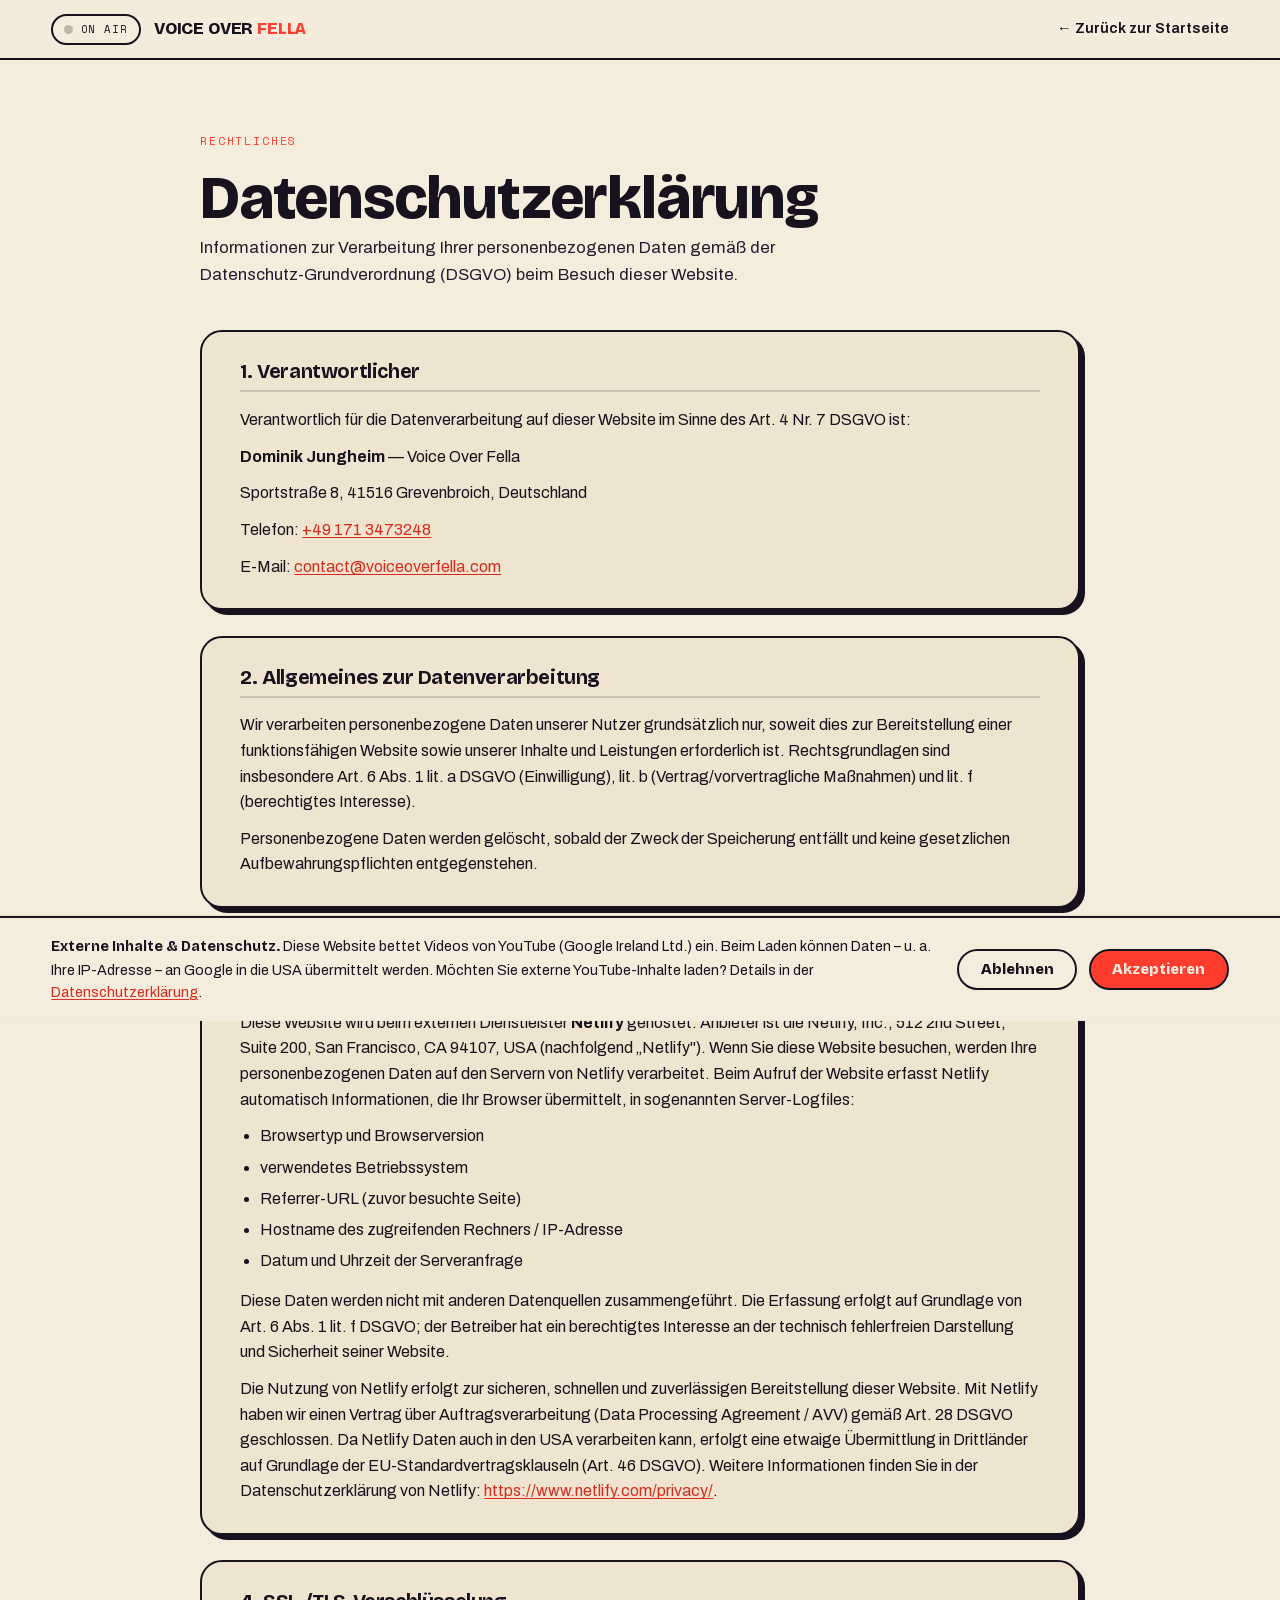
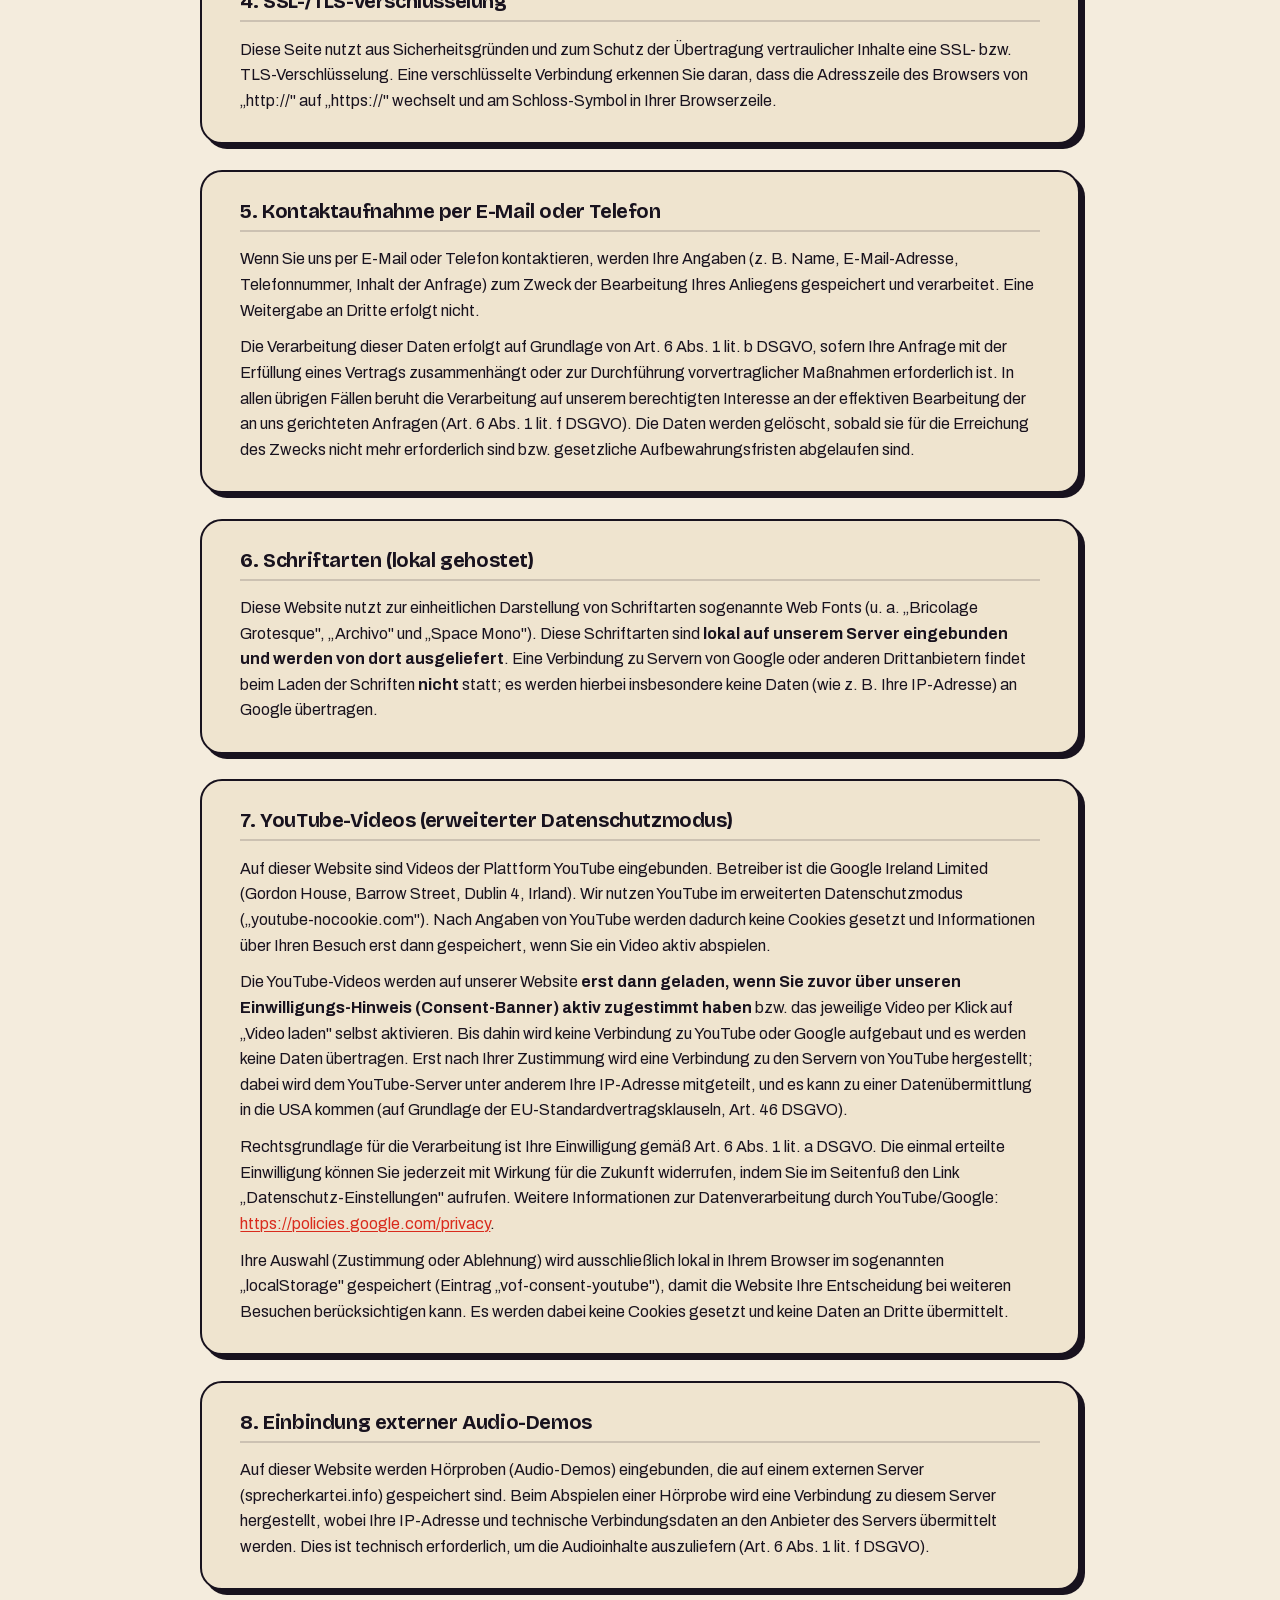
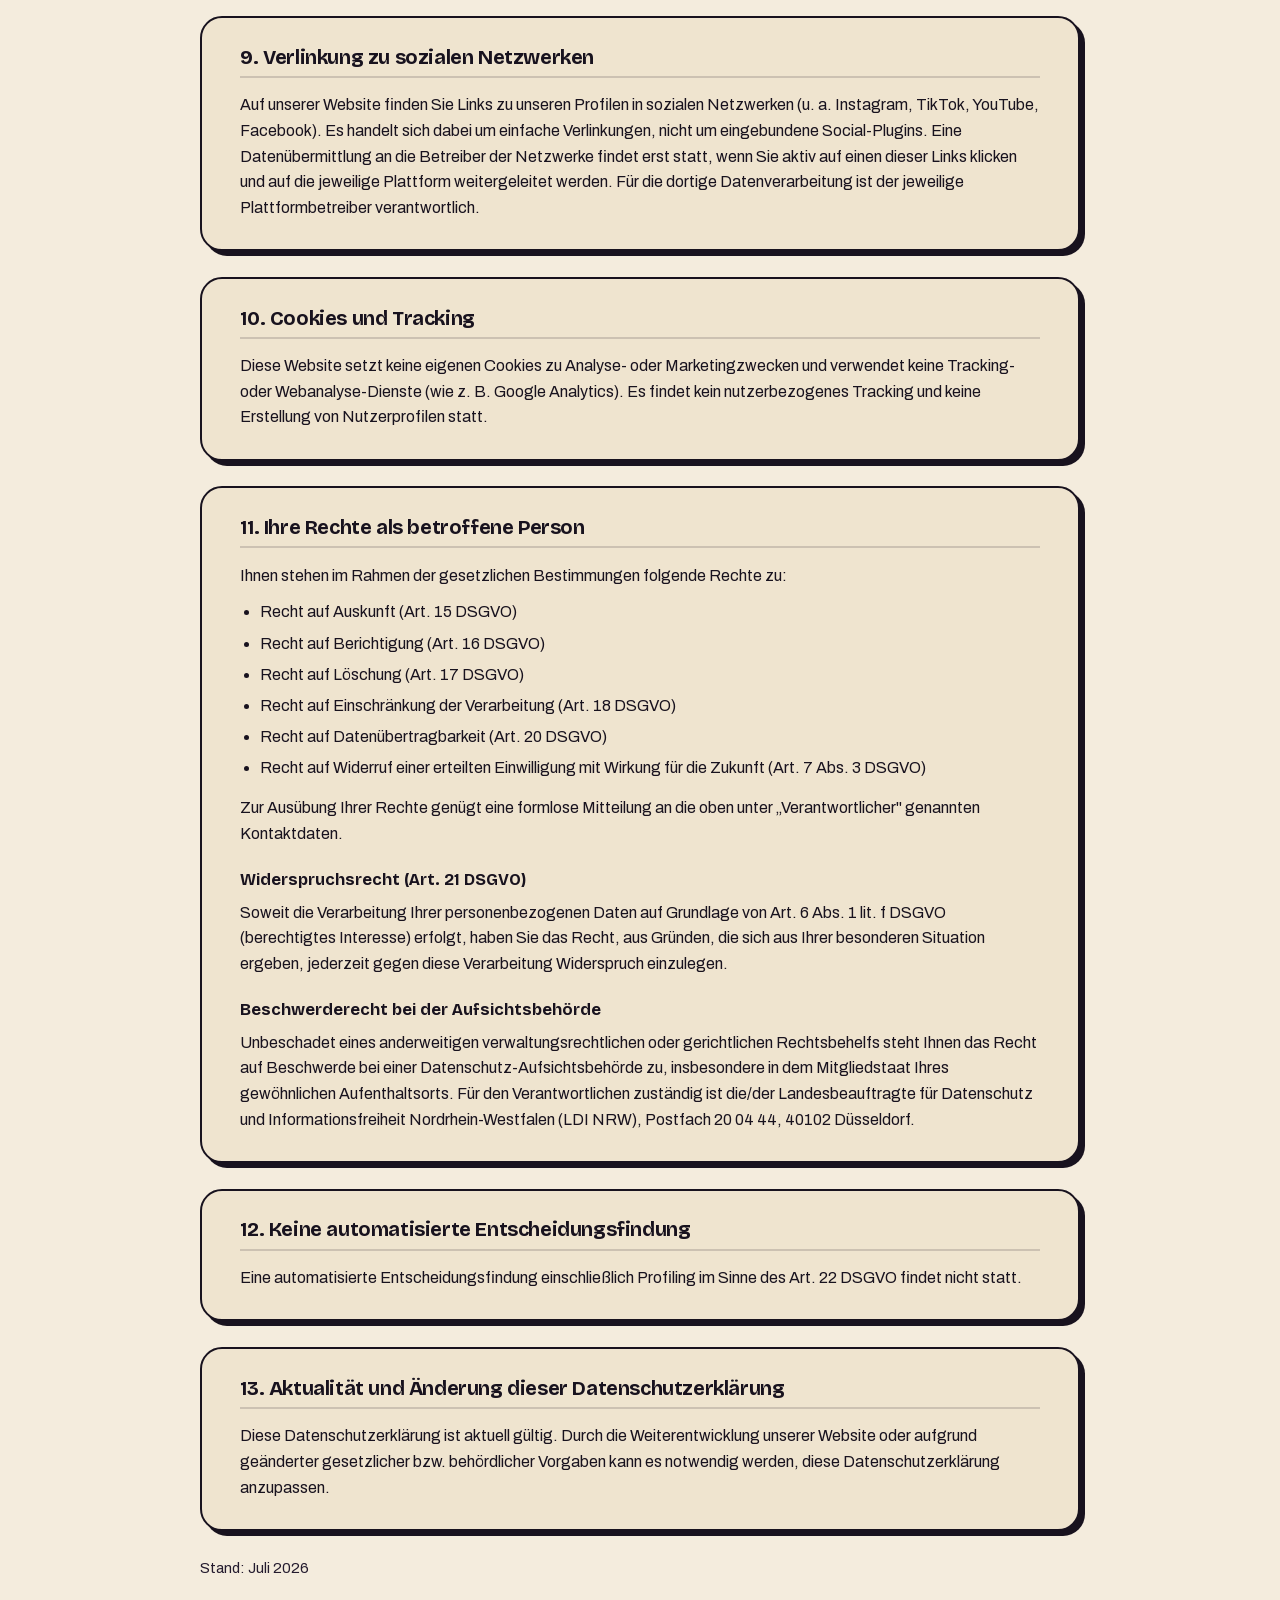
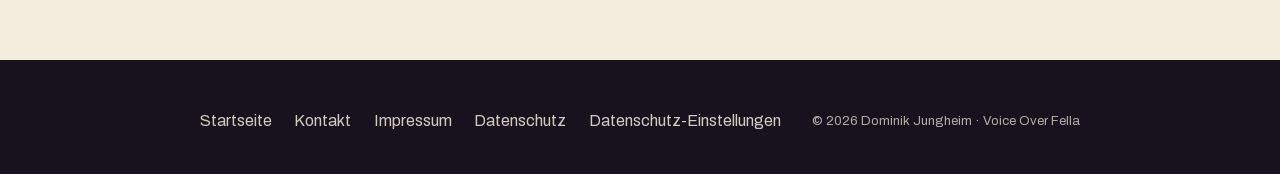
==== datenschutz.html @ 0db83062 "Add files via upload" ====
<!DOCTYPE html>
<html lang="de">
<head>
<meta charset="UTF-8">
<meta name="viewport" content="width=device-width, initial-scale=1">
<title>Datenschutzerklärung — Voice Over Fella | Dominik Jungheim</title>
<meta name="description" content="Datenschutzerklärung von Voice Over Fella – Dominik Jungheim. Informationen zur Verarbeitung personenbezogener Daten nach DSGVO.">
<meta name="robots" content="index, follow">
<link rel="canonical" href="https://www.voiceoverfella.de/datenschutz.html">
<!-- Schriften lokal gehostet (kein externer Google-Fonts-Aufruf) -->
<link href="fonts/fonts.css" rel="stylesheet">
<style>
:root{
  --paper:#F4ECDD;
  --paper-soft:#EFE4CF;
  --ink:#18121E;
  --ink-soft:#241B2E;
  --red:#FF3D2E;
  --red-deep:#D92A1C;
  --amber:#FFB52E;
  --line:rgba(24,18,30,.16);
  --line-light:rgba(244,236,221,.18);
  --display:"Bricolage Grotesque", sans-serif;
  --body:"Archivo", sans-serif;
  --mono:"Space Mono", monospace;
  --radius:22px;
}
*{margin:0;padding:0;box-sizing:border-box}
html{scroll-behavior:smooth}
body{
  font-family:var(--body);
  background:var(--paper);
  color:var(--ink);
  line-height:1.6;
  overflow-x:hidden;
}
::selection{background:var(--red);color:var(--paper)}
a{color:inherit}
h1,h2{font-family:var(--display);line-height:1.02;letter-spacing:-.02em}
.wrap{width:min(880px,92vw);margin:0 auto}
.mono{font-family:var(--mono);font-size:.72rem;letter-spacing:.16em;text-transform:uppercase}

/* ============ NAV ============ */
nav{
  position:sticky;top:0;z-index:100;
  background:rgba(244,236,221,.9);backdrop-filter:blur(14px);
  border-bottom:2px solid var(--ink);
}
.nav-inner{display:flex;align-items:center;justify-content:space-between;gap:1rem;padding:.85rem 0;width:min(1240px,92vw);margin:0 auto}
.brand{display:flex;align-items:center;gap:.8rem;text-decoration:none}
.onair{
  display:flex;align-items:center;gap:.45rem;
  font-family:var(--mono);font-size:.66rem;letter-spacing:.18em;
  border:2px solid var(--ink);border-radius:999px;padding:.32rem .7rem;
  background:var(--paper);
}
.onair .dot{width:9px;height:9px;border-radius:50%;background:rgba(24,18,30,.25)}
.brand-name{font-family:var(--display);font-weight:800;font-size:1.05rem;letter-spacing:-.01em}
.brand-name span{color:var(--red)}
.back{display:inline-flex;align-items:center;gap:.5rem;font-weight:600;font-size:.92rem;text-decoration:none}
.back:hover{color:var(--red-deep)}

/* ============ CONTENT ============ */
.page{padding:4.5rem 0 5rem}
.eyebrow{color:var(--red);margin-bottom:1rem}
h1{font-size:clamp(2.2rem,6.5vw,3.8rem);font-weight:800;margin-bottom:.4rem}
.lead{font-size:1.05rem;color:var(--ink-soft);margin-bottom:2.6rem;max-width:60ch}
.card{
  background:var(--paper-soft);
  border:2px solid var(--ink);
  border-radius:var(--radius);
  box-shadow:5px 5px 0 var(--ink);
  padding:1.8rem clamp(1.3rem,4vw,2.4rem);
  margin-bottom:1.6rem;
}
h2{font-size:1.25rem;font-weight:700;margin-bottom:.9rem;padding-bottom:.55rem;border-bottom:2px solid var(--line)}
h3{font-family:var(--display);font-size:1.02rem;font-weight:700;margin:1.3rem 0 .4rem}
.card p{margin-bottom:.7rem}
.card p:last-child{margin-bottom:0}
.card ul{margin:.3rem 0 .9rem 1.2rem}
.card li{margin-bottom:.35rem}
address{font-style:normal}
strong{font-weight:700}
.card a{color:var(--red-deep);text-decoration:underline;text-underline-offset:2px;word-break:break-word}
.card a:hover{color:var(--ink)}
.muted{color:var(--ink-soft);font-size:.92rem}
.todo{background:#FFE9B0;border:2px dashed var(--red-deep);border-radius:12px;padding:.5rem .8rem;font-size:.9rem;display:inline-block;color:var(--ink)}

/* ============ CONSENT-BANNER ============ */
.consent{position:fixed;left:0;right:0;bottom:0;z-index:2000;transform:translateY(115%);transition:transform .4s cubic-bezier(.2,.7,.2,1);background:var(--paper);border-top:2px solid var(--ink)}
.consent.show{transform:none}
.consent-inner{width:min(1240px,92vw);margin:0 auto;padding:1.1rem 0;display:flex;flex-wrap:wrap;align-items:center;gap:.9rem 1.4rem;justify-content:space-between}
.consent-text{flex:1 1 380px;font-size:.9rem;line-height:1.55}
.consent-text strong{font-family:var(--display)}
.consent-text a{color:var(--red-deep);text-decoration:underline;text-underline-offset:2px}
.consent-actions{display:flex;gap:.7rem;flex-wrap:wrap}
.consent-btn{font-family:var(--display);font-weight:800;font-size:.92rem;padding:.6rem 1.35rem;border-radius:999px;border:2px solid var(--ink);cursor:pointer;background:var(--paper);color:var(--ink);transition:.2s}
.consent-btn.accept{background:var(--red);color:var(--paper)}
.consent-btn.accept:hover{background:var(--red-deep)}
.consent-btn.decline:hover{background:var(--paper-soft)}
@media(max-width:560px){.consent-actions{width:100%}.consent-btn{flex:1}}

/* ============ FOOTER ============ */
footer{background:var(--ink);color:var(--paper);padding:3rem 0 2.5rem}
.foot-inner{display:flex;flex-wrap:wrap;gap:1rem;justify-content:space-between;align-items:center}
.foot-inner a{color:var(--paper);text-decoration:none;opacity:.85}
.foot-inner a:hover{opacity:1;color:var(--amber)}
.foot-links{display:flex;gap:1.4rem;flex-wrap:wrap}
.foot-bottom{margin-top:1.6rem;font-size:.82rem;opacity:.7}
</style>
</head>
<body>

<!-- ================= NAV ================= -->
<nav>
  <div class="nav-inner">
    <a class="brand" href="index.html">
      <span class="onair"><span class="dot"></span>ON AIR</span>
      <span class="brand-name">VOICE OVER <span>FELLA</span></span>
    </a>
    <a class="back" href="index.html">← Zurück zur Startseite</a>
  </div>
</nav>

<!-- ================= CONTENT ================= -->
<main class="page">
  <div class="wrap">
    <p class="mono eyebrow">Rechtliches</p>
    <h1>Datenschutzerklärung</h1>
    <p class="lead">Informationen zur Verarbeitung Ihrer personenbezogenen Daten gemäß der Datenschutz-Grundverordnung (DSGVO) beim Besuch dieser Website.</p>

    <section class="card">
      <h2>1. Verantwortlicher</h2>
      <p>Verantwortlich für die Datenverarbeitung auf dieser Website im Sinne des Art. 4 Nr. 7 DSGVO ist:</p>
      <address>
        <p><strong>Dominik Jungheim</strong> — Voice Over Fella</p>
        <p>Sportstraße 8, 41516 Grevenbroich, Deutschland</p>
        <p>Telefon: <a href="tel:+491713473248">+49 171 3473248</a></p>
        <p>E-Mail: <a href="mailto:contact@voiceoverfella.com">contact@voiceoverfella.com</a></p>
      </address>
    </section>

    <section class="card">
      <h2>2. Allgemeines zur Datenverarbeitung</h2>
      <p>Wir verarbeiten personenbezogene Daten unserer Nutzer grundsätzlich nur, soweit dies zur Bereitstellung einer funktionsfähigen Website sowie unserer Inhalte und Leistungen erforderlich ist. Rechtsgrundlagen sind insbesondere Art. 6 Abs. 1 lit. a DSGVO (Einwilligung), lit. b (Vertrag/vorvertragliche Maßnahmen) und lit. f (berechtigtes Interesse).</p>
      <p>Personenbezogene Daten werden gelöscht, sobald der Zweck der Speicherung entfällt und keine gesetzlichen Aufbewahrungspflichten entgegenstehen.</p>
    </section>

    <section class="card">
      <h2>3. Hosting und Server-Logfiles</h2>
      <p>Diese Website wird beim externen Dienstleister <strong>Netlify</strong> gehostet. Anbieter ist die Netlify, Inc., 512 2nd Street, Suite 200, San Francisco, CA 94107, USA (nachfolgend „Netlify"). Wenn Sie diese Website besuchen, werden Ihre personenbezogenen Daten auf den Servern von Netlify verarbeitet. Beim Aufruf der Website erfasst Netlify automatisch Informationen, die Ihr Browser übermittelt, in sogenannten Server-Logfiles:</p>
      <ul>
        <li>Browsertyp und Browserversion</li>
        <li>verwendetes Betriebssystem</li>
        <li>Referrer-URL (zuvor besuchte Seite)</li>
        <li>Hostname des zugreifenden Rechners / IP-Adresse</li>
        <li>Datum und Uhrzeit der Serveranfrage</li>
      </ul>
      <p>Diese Daten werden nicht mit anderen Datenquellen zusammengeführt. Die Erfassung erfolgt auf Grundlage von Art. 6 Abs. 1 lit. f DSGVO; der Betreiber hat ein berechtigtes Interesse an der technisch fehlerfreien Darstellung und Sicherheit seiner Website.</p>
      <p>Die Nutzung von Netlify erfolgt zur sicheren, schnellen und zuverlässigen Bereitstellung dieser Website. Mit Netlify haben wir einen Vertrag über Auftragsverarbeitung (Data Processing Agreement / AVV) gemäß Art. 28 DSGVO geschlossen. Da Netlify Daten auch in den USA verarbeiten kann, erfolgt eine etwaige Übermittlung in Drittländer auf Grundlage der EU-Standardvertragsklauseln (Art. 46 DSGVO). Weitere Informationen finden Sie in der Datenschutzerklärung von Netlify: <a href="https://www.netlify.com/privacy/" target="_blank" rel="noopener">https://www.netlify.com/privacy/</a>.</p>
    </section>

    <section class="card">
      <h2>4. SSL-/TLS-Verschlüsselung</h2>
      <p>Diese Seite nutzt aus Sicherheitsgründen und zum Schutz der Übertragung vertraulicher Inhalte eine SSL- bzw. TLS-Verschlüsselung. Eine verschlüsselte Verbindung erkennen Sie daran, dass die Adresszeile des Browsers von „http://" auf „https://" wechselt und am Schloss-Symbol in Ihrer Browserzeile.</p>
    </section>

    <section class="card">
      <h2>5. Kontaktaufnahme per E-Mail oder Telefon</h2>
      <p>Wenn Sie uns per E-Mail oder Telefon kontaktieren, werden Ihre Angaben (z. B. Name, E-Mail-Adresse, Telefonnummer, Inhalt der Anfrage) zum Zweck der Bearbeitung Ihres Anliegens gespeichert und verarbeitet. Eine Weitergabe an Dritte erfolgt nicht.</p>
      <p>Die Verarbeitung dieser Daten erfolgt auf Grundlage von Art. 6 Abs. 1 lit. b DSGVO, sofern Ihre Anfrage mit der Erfüllung eines Vertrags zusammenhängt oder zur Durchführung vorvertraglicher Maßnahmen erforderlich ist. In allen übrigen Fällen beruht die Verarbeitung auf unserem berechtigten Interesse an der effektiven Bearbeitung der an uns gerichteten Anfragen (Art. 6 Abs. 1 lit. f DSGVO). Die Daten werden gelöscht, sobald sie für die Erreichung des Zwecks nicht mehr erforderlich sind bzw. gesetzliche Aufbewahrungsfristen abgelaufen sind.</p>
    </section>

    <section class="card">
      <h2>6. Schriftarten (lokal gehostet)</h2>
      <p>Diese Website nutzt zur einheitlichen Darstellung von Schriftarten sogenannte Web Fonts (u. a. „Bricolage Grotesque", „Archivo" und „Space Mono"). Diese Schriftarten sind <strong>lokal auf unserem Server eingebunden und werden von dort ausgeliefert</strong>. Eine Verbindung zu Servern von Google oder anderen Drittanbietern findet beim Laden der Schriften <strong>nicht</strong> statt; es werden hierbei insbesondere keine Daten (wie z. B. Ihre IP-Adresse) an Google übertragen.</p>
    </section>

    <section class="card">
      <h2>7. YouTube-Videos (erweiterter Datenschutzmodus)</h2>
      <p>Auf dieser Website sind Videos der Plattform YouTube eingebunden. Betreiber ist die Google Ireland Limited (Gordon House, Barrow Street, Dublin 4, Irland). Wir nutzen YouTube im erweiterten Datenschutzmodus („youtube-nocookie.com"). Nach Angaben von YouTube werden dadurch keine Cookies gesetzt und Informationen über Ihren Besuch erst dann gespeichert, wenn Sie ein Video aktiv abspielen.</p>
      <p>Die YouTube-Videos werden auf unserer Website <strong>erst dann geladen, wenn Sie zuvor über unseren Einwilligungs-Hinweis (Consent-Banner) aktiv zugestimmt haben</strong> bzw. das jeweilige Video per Klick auf „Video laden" selbst aktivieren. Bis dahin wird keine Verbindung zu YouTube oder Google aufgebaut und es werden keine Daten übertragen. Erst nach Ihrer Zustimmung wird eine Verbindung zu den Servern von YouTube hergestellt; dabei wird dem YouTube-Server unter anderem Ihre IP-Adresse mitgeteilt, und es kann zu einer Datenübermittlung in die USA kommen (auf Grundlage der EU-Standardvertragsklauseln, Art. 46 DSGVO).</p>
      <p>Rechtsgrundlage für die Verarbeitung ist Ihre Einwilligung gemäß Art. 6 Abs. 1 lit. a DSGVO. Die einmal erteilte Einwilligung können Sie jederzeit mit Wirkung für die Zukunft widerrufen, indem Sie im Seitenfuß den Link „Datenschutz-Einstellungen" aufrufen. Weitere Informationen zur Datenverarbeitung durch YouTube/Google: <a href="https://policies.google.com/privacy" target="_blank" rel="noopener">https://policies.google.com/privacy</a>.</p>
      <p>Ihre Auswahl (Zustimmung oder Ablehnung) wird ausschließlich lokal in Ihrem Browser im sogenannten „localStorage" gespeichert (Eintrag „vof-consent-youtube"), damit die Website Ihre Entscheidung bei weiteren Besuchen berücksichtigen kann. Es werden dabei keine Cookies gesetzt und keine Daten an Dritte übermittelt.</p>
    </section>

    <section class="card">
      <h2>8. Einbindung externer Audio-Demos</h2>
      <p>Auf dieser Website werden Hörproben (Audio-Demos) eingebunden, die auf einem externen Server (sprecherkartei.info) gespeichert sind. Beim Abspielen einer Hörprobe wird eine Verbindung zu diesem Server hergestellt, wobei Ihre IP-Adresse und technische Verbindungsdaten an den Anbieter des Servers übermittelt werden. Dies ist technisch erforderlich, um die Audioinhalte auszuliefern (Art. 6 Abs. 1 lit. f DSGVO).</p>
    </section>

    <section class="card">
      <h2>9. Verlinkung zu sozialen Netzwerken</h2>
      <p>Auf unserer Website finden Sie Links zu unseren Profilen in sozialen Netzwerken (u. a. Instagram, TikTok, YouTube, Facebook). Es handelt sich dabei um einfache Verlinkungen, nicht um eingebundene Social-Plugins. Eine Datenübermittlung an die Betreiber der Netzwerke findet erst statt, wenn Sie aktiv auf einen dieser Links klicken und auf die jeweilige Plattform weitergeleitet werden. Für die dortige Datenverarbeitung ist der jeweilige Plattformbetreiber verantwortlich.</p>
    </section>

    <section class="card">
      <h2>10. Cookies und Tracking</h2>
      <p>Diese Website setzt keine eigenen Cookies zu Analyse- oder Marketingzwecken und verwendet keine Tracking- oder Webanalyse-Dienste (wie z. B. Google Analytics). Es findet kein nutzerbezogenes Tracking und keine Erstellung von Nutzerprofilen statt.</p>
    </section>

    <section class="card">
      <h2>11. Ihre Rechte als betroffene Person</h2>
      <p>Ihnen stehen im Rahmen der gesetzlichen Bestimmungen folgende Rechte zu:</p>
      <ul>
        <li>Recht auf Auskunft (Art. 15 DSGVO)</li>
        <li>Recht auf Berichtigung (Art. 16 DSGVO)</li>
        <li>Recht auf Löschung (Art. 17 DSGVO)</li>
        <li>Recht auf Einschränkung der Verarbeitung (Art. 18 DSGVO)</li>
        <li>Recht auf Datenübertragbarkeit (Art. 20 DSGVO)</li>
        <li>Recht auf Widerruf einer erteilten Einwilligung mit Wirkung für die Zukunft (Art. 7 Abs. 3 DSGVO)</li>
      </ul>
      <p>Zur Ausübung Ihrer Rechte genügt eine formlose Mitteilung an die oben unter „Verantwortlicher" genannten Kontaktdaten.</p>
      <h3>Widerspruchsrecht (Art. 21 DSGVO)</h3>
      <p>Soweit die Verarbeitung Ihrer personenbezogenen Daten auf Grundlage von Art. 6 Abs. 1 lit. f DSGVO (berechtigtes Interesse) erfolgt, haben Sie das Recht, aus Gründen, die sich aus Ihrer besonderen Situation ergeben, jederzeit gegen diese Verarbeitung Widerspruch einzulegen.</p>
      <h3>Beschwerderecht bei der Aufsichtsbehörde</h3>
      <p>Unbeschadet eines anderweitigen verwaltungsrechtlichen oder gerichtlichen Rechtsbehelfs steht Ihnen das Recht auf Beschwerde bei einer Datenschutz-Aufsichtsbehörde zu, insbesondere in dem Mitgliedstaat Ihres gewöhnlichen Aufenthaltsorts. Für den Verantwortlichen zuständig ist die/der Landesbeauftragte für Datenschutz und Informationsfreiheit Nordrhein-Westfalen (LDI NRW), Postfach 20 04 44, 40102 Düsseldorf.</p>
    </section>

    <section class="card">
      <h2>12. Keine automatisierte Entscheidungsfindung</h2>
      <p>Eine automatisierte Entscheidungsfindung einschließlich Profiling im Sinne des Art. 22 DSGVO findet nicht statt.</p>
    </section>

    <section class="card">
      <h2>13. Aktualität und Änderung dieser Datenschutzerklärung</h2>
      <p>Diese Datenschutzerklärung ist aktuell gültig. Durch die Weiterentwicklung unserer Website oder aufgrund geänderter gesetzlicher bzw. behördlicher Vorgaben kann es notwendig werden, diese Datenschutzerklärung anzupassen.</p>
    </section>

    <p class="muted">Stand: Juli 2026</p>
  </div>
</main>

<!-- ================= FOOTER ================= -->
<footer>
  <div class="wrap foot-inner">
    <div class="foot-links">
      <a href="index.html">Startseite</a>
      <a href="index.html#kontakt">Kontakt</a>
      <a href="impressum.html">Impressum</a>
      <a href="datenschutz.html">Datenschutz</a>
      <a href="#" class="consent-reopen">Datenschutz-Einstellungen</a>
    </div>
    <div class="foot-bottom" style="margin:0">© 2026 Dominik Jungheim · Voice Over Fella</div>
  </div>
</footer>

<!-- ================= CONSENT-BANNER ================= -->
<div class="consent" id="consent" role="dialog" aria-live="polite" aria-label="Datenschutz-Einstellungen">
  <div class="consent-inner">
    <p class="consent-text"><strong>Externe Inhalte &amp; Datenschutz.</strong> Diese Website bettet Videos von YouTube (Google Ireland Ltd.) ein. Beim Laden können Daten – u.&nbsp;a. Ihre IP-Adresse – an Google in die USA übermittelt werden. Möchten Sie externe YouTube-Inhalte laden? Details in der <a href="datenschutz.html">Datenschutzerklärung</a>.</p>
    <div class="consent-actions">
      <button type="button" class="consent-btn decline" id="consent-decline">Ablehnen</button>
      <button type="button" class="consent-btn accept" id="consent-accept">Akzeptieren</button>
    </div>
  </div>
</div>

<script>
(function(){
  var KEY='vof-consent-youtube';
  var banner=document.getElementById('consent');
  function loadVideos(){
    document.querySelectorAll('iframe[data-src]').forEach(function(f){ if(!f.src){ f.src=f.getAttribute('data-src'); } });
    document.querySelectorAll('.video-ph').forEach(function(p){ p.style.display='none'; });
  }
  function show(){ if(banner) banner.classList.add('show'); }
  function hide(){ if(banner) banner.classList.remove('show'); }
  function accept(){ try{localStorage.setItem(KEY,'accepted');}catch(e){} loadVideos(); hide(); }
  function decline(){ try{localStorage.setItem(KEY,'declined');}catch(e){} hide(); }
  var choice=null; try{choice=localStorage.getItem(KEY);}catch(e){}
  if(choice==='accepted'){ loadVideos(); }
  else if(choice===null && document.querySelector('iframe[data-src]')){ show(); }
  var a=document.getElementById('consent-accept'); if(a) a.addEventListener('click',accept);
  var d=document.getElementById('consent-decline'); if(d) d.addEventListener('click',decline);
  document.querySelectorAll('.consent-reopen').forEach(function(el){ el.addEventListener('click',function(e){ e.preventDefault(); show(); }); });
  document.querySelectorAll('.video-ph-btn').forEach(function(b){ b.addEventListener('click',accept); });
})();
</script>

</body>
</html>
---- fonts/fonts.css ----
/* vietnamese */
@font-face {
  font-family: 'Archivo';
  font-style: normal;
  font-weight: 400;
  font-stretch: 100%;
  font-display: swap;
  src: url(k3kPo8UDI-1M0wlSV9XAw6lQkqWY8Q82sLySOxKsv4RnUPU.woff2) format('woff2');
  unicode-range: U+0102-0103, U+0110-0111, U+0128-0129, U+0168-0169, U+01A0-01A1, U+01AF-01B0, U+0300-0301, U+0303-0304, U+0308-0309, U+0323, U+0329, U+1EA0-1EF9, U+20AB;
}
/* latin-ext */
@font-face {
  font-family: 'Archivo';
  font-style: normal;
  font-weight: 400;
  font-stretch: 100%;
  font-display: swap;
  src: url(k3kPo8UDI-1M0wlSV9XAw6lQkqWY8Q82sLyTOxKsv4RnUPU.woff2) format('woff2');
  unicode-range: U+0100-02BA, U+02BD-02C5, U+02C7-02CC, U+02CE-02D7, U+02DD-02FF, U+0304, U+0308, U+0329, U+1D00-1DBF, U+1E00-1E9F, U+1EF2-1EFF, U+2020, U+20A0-20AB, U+20AD-20C0, U+2113, U+2C60-2C7F, U+A720-A7FF;
}
/* latin */
@font-face {
  font-family: 'Archivo';
  font-style: normal;
  font-weight: 400;
  font-stretch: 100%;
  font-display: swap;
  src: url(k3kPo8UDI-1M0wlSV9XAw6lQkqWY8Q82sLydOxKsv4Rn.woff2) format('woff2');
  unicode-range: U+0000-00FF, U+0131, U+0152-0153, U+02BB-02BC, U+02C6, U+02DA, U+02DC, U+0304, U+0308, U+0329, U+2000-206F, U+20AC, U+2122, U+2191, U+2193, U+2212, U+2215, U+FEFF, U+FFFD;
}
/* vietnamese */
@font-face {
  font-family: 'Archivo';
  font-style: normal;
  font-weight: 500;
  font-stretch: 100%;
  font-display: swap;
  src: url(k3kPo8UDI-1M0wlSV9XAw6lQkqWY8Q82sLySOxKsv4RnUPU.woff2) format('woff2');
  unicode-range: U+0102-0103, U+0110-0111, U+0128-0129, U+0168-0169, U+01A0-01A1, U+01AF-01B0, U+0300-0301, U+0303-0304, U+0308-0309, U+0323, U+0329, U+1EA0-1EF9, U+20AB;
}
/* latin-ext */
@font-face {
  font-family: 'Archivo';
  font-style: normal;
  font-weight: 500;
  font-stretch: 100%;
  font-display: swap;
  src: url(k3kPo8UDI-1M0wlSV9XAw6lQkqWY8Q82sLyTOxKsv4RnUPU.woff2) format('woff2');
  unicode-range: U+0100-02BA, U+02BD-02C5, U+02C7-02CC, U+02CE-02D7, U+02DD-02FF, U+0304, U+0308, U+0329, U+1D00-1DBF, U+1E00-1E9F, U+1EF2-1EFF, U+2020, U+20A0-20AB, U+20AD-20C0, U+2113, U+2C60-2C7F, U+A720-A7FF;
}
/* latin */
@font-face {
  font-family: 'Archivo';
  font-style: normal;
  font-weight: 500;
  font-stretch: 100%;
  font-display: swap;
  src: url(k3kPo8UDI-1M0wlSV9XAw6lQkqWY8Q82sLydOxKsv4Rn.woff2) format('woff2');
  unicode-range: U+0000-00FF, U+0131, U+0152-0153, U+02BB-02BC, U+02C6, U+02DA, U+02DC, U+0304, U+0308, U+0329, U+2000-206F, U+20AC, U+2122, U+2191, U+2193, U+2212, U+2215, U+FEFF, U+FFFD;
}
/* vietnamese */
@font-face {
  font-family: 'Archivo';
  font-style: normal;
  font-weight: 600;
  font-stretch: 100%;
  font-display: swap;
  src: url(k3kPo8UDI-1M0wlSV9XAw6lQkqWY8Q82sLySOxKsv4RnUPU.woff2) format('woff2');
  unicode-range: U+0102-0103, U+0110-0111, U+0128-0129, U+0168-0169, U+01A0-01A1, U+01AF-01B0, U+0300-0301, U+0303-0304, U+0308-0309, U+0323, U+0329, U+1EA0-1EF9, U+20AB;
}
/* latin-ext */
@font-face {
  font-family: 'Archivo';
  font-style: normal;
  font-weight: 600;
  font-stretch: 100%;
  font-display: swap;
  src: url(k3kPo8UDI-1M0wlSV9XAw6lQkqWY8Q82sLyTOxKsv4RnUPU.woff2) format('woff2');
  unicode-range: U+0100-02BA, U+02BD-02C5, U+02C7-02CC, U+02CE-02D7, U+02DD-02FF, U+0304, U+0308, U+0329, U+1D00-1DBF, U+1E00-1E9F, U+1EF2-1EFF, U+2020, U+20A0-20AB, U+20AD-20C0, U+2113, U+2C60-2C7F, U+A720-A7FF;
}
/* latin */
@font-face {
  font-family: 'Archivo';
  font-style: normal;
  font-weight: 600;
  font-stretch: 100%;
  font-display: swap;
  src: url(k3kPo8UDI-1M0wlSV9XAw6lQkqWY8Q82sLydOxKsv4Rn.woff2) format('woff2');
  unicode-range: U+0000-00FF, U+0131, U+0152-0153, U+02BB-02BC, U+02C6, U+02DA, U+02DC, U+0304, U+0308, U+0329, U+2000-206F, U+20AC, U+2122, U+2191, U+2193, U+2212, U+2215, U+FEFF, U+FFFD;
}
/* vietnamese */
@font-face {
  font-family: 'Archivo';
  font-style: normal;
  font-weight: 700;
  font-stretch: 100%;
  font-display: swap;
  src: url(k3kPo8UDI-1M0wlSV9XAw6lQkqWY8Q82sLySOxKsv4RnUPU.woff2) format('woff2');
  unicode-range: U+0102-0103, U+0110-0111, U+0128-0129, U+0168-0169, U+01A0-01A1, U+01AF-01B0, U+0300-0301, U+0303-0304, U+0308-0309, U+0323, U+0329, U+1EA0-1EF9, U+20AB;
}
/* latin-ext */
@font-face {
  font-family: 'Archivo';
  font-style: normal;
  font-weight: 700;
  font-stretch: 100%;
  font-display: swap;
  src: url(k3kPo8UDI-1M0wlSV9XAw6lQkqWY8Q82sLyTOxKsv4RnUPU.woff2) format('woff2');
  unicode-range: U+0100-02BA, U+02BD-02C5, U+02C7-02CC, U+02CE-02D7, U+02DD-02FF, U+0304, U+0308, U+0329, U+1D00-1DBF, U+1E00-1E9F, U+1EF2-1EFF, U+2020, U+20A0-20AB, U+20AD-20C0, U+2113, U+2C60-2C7F, U+A720-A7FF;
}
/* latin */
@font-face {
  font-family: 'Archivo';
  font-style: normal;
  font-weight: 700;
  font-stretch: 100%;
  font-display: swap;
  src: url(k3kPo8UDI-1M0wlSV9XAw6lQkqWY8Q82sLydOxKsv4Rn.woff2) format('woff2');
  unicode-range: U+0000-00FF, U+0131, U+0152-0153, U+02BB-02BC, U+02C6, U+02DA, U+02DC, U+0304, U+0308, U+0329, U+2000-206F, U+20AC, U+2122, U+2191, U+2193, U+2212, U+2215, U+FEFF, U+FFFD;
}
/* vietnamese */
@font-face {
  font-family: 'Bricolage Grotesque';
  font-style: normal;
  font-weight: 400;
  font-stretch: 100%;
  font-display: swap;
  src: url(3y9K6as8bTXq_nANBjzKo3IeZx8z6up5BeSl9D4dj_x9PpZBMlGHInHWVyNJtvI.woff2) format('woff2');
  unicode-range: U+0102-0103, U+0110-0111, U+0128-0129, U+0168-0169, U+01A0-01A1, U+01AF-01B0, U+0300-0301, U+0303-0304, U+0308-0309, U+0323, U+0329, U+1EA0-1EF9, U+20AB;
}
/* latin-ext */
@font-face {
  font-family: 'Bricolage Grotesque';
  font-style: normal;
  font-weight: 400;
  font-stretch: 100%;
  font-display: swap;
  src: url(3y9K6as8bTXq_nANBjzKo3IeZx8z6up5BeSl9D4dj_x9PpZBMlGGInHWVyNJtvI.woff2) format('woff2');
  unicode-range: U+0100-02BA, U+02BD-02C5, U+02C7-02CC, U+02CE-02D7, U+02DD-02FF, U+0304, U+0308, U+0329, U+1D00-1DBF, U+1E00-1E9F, U+1EF2-1EFF, U+2020, U+20A0-20AB, U+20AD-20C0, U+2113, U+2C60-2C7F, U+A720-A7FF;
}
/* latin */
@font-face {
  font-family: 'Bricolage Grotesque';
  font-style: normal;
  font-weight: 400;
  font-stretch: 100%;
  font-display: swap;
  src: url(3y9K6as8bTXq_nANBjzKo3IeZx8z6up5BeSl9D4dj_x9PpZBMlGIInHWVyNJ.woff2) format('woff2');
  unicode-range: U+0000-00FF, U+0131, U+0152-0153, U+02BB-02BC, U+02C6, U+02DA, U+02DC, U+0304, U+0308, U+0329, U+2000-206F, U+20AC, U+2122, U+2191, U+2193, U+2212, U+2215, U+FEFF, U+FFFD;
}
/* vietnamese */
@font-face {
  font-family: 'Bricolage Grotesque';
  font-style: normal;
  font-weight: 700;
  font-stretch: 100%;
  font-display: swap;
  src: url(3y9K6as8bTXq_nANBjzKo3IeZx8z6up5BeSl9D4dj_x9PpZBMlGHInHWVyNJtvI.woff2) format('woff2');
  unicode-range: U+0102-0103, U+0110-0111, U+0128-0129, U+0168-0169, U+01A0-01A1, U+01AF-01B0, U+0300-0301, U+0303-0304, U+0308-0309, U+0323, U+0329, U+1EA0-1EF9, U+20AB;
}
/* latin-ext */
@font-face {
  font-family: 'Bricolage Grotesque';
  font-style: normal;
  font-weight: 700;
  font-stretch: 100%;
  font-display: swap;
  src: url(3y9K6as8bTXq_nANBjzKo3IeZx8z6up5BeSl9D4dj_x9PpZBMlGGInHWVyNJtvI.woff2) format('woff2');
  unicode-range: U+0100-02BA, U+02BD-02C5, U+02C7-02CC, U+02CE-02D7, U+02DD-02FF, U+0304, U+0308, U+0329, U+1D00-1DBF, U+1E00-1E9F, U+1EF2-1EFF, U+2020, U+20A0-20AB, U+20AD-20C0, U+2113, U+2C60-2C7F, U+A720-A7FF;
}
/* latin */
@font-face {
  font-family: 'Bricolage Grotesque';
  font-style: normal;
  font-weight: 700;
  font-stretch: 100%;
  font-display: swap;
  src: url(3y9K6as8bTXq_nANBjzKo3IeZx8z6up5BeSl9D4dj_x9PpZBMlGIInHWVyNJ.woff2) format('woff2');
  unicode-range: U+0000-00FF, U+0131, U+0152-0153, U+02BB-02BC, U+02C6, U+02DA, U+02DC, U+0304, U+0308, U+0329, U+2000-206F, U+20AC, U+2122, U+2191, U+2193, U+2212, U+2215, U+FEFF, U+FFFD;
}
/* vietnamese */
@font-face {
  font-family: 'Bricolage Grotesque';
  font-style: normal;
  font-weight: 800;
  font-stretch: 100%;
  font-display: swap;
  src: url(3y9K6as8bTXq_nANBjzKo3IeZx8z6up5BeSl9D4dj_x9PpZBMlGHInHWVyNJtvI.woff2) format('woff2');
  unicode-range: U+0102-0103, U+0110-0111, U+0128-0129, U+0168-0169, U+01A0-01A1, U+01AF-01B0, U+0300-0301, U+0303-0304, U+0308-0309, U+0323, U+0329, U+1EA0-1EF9, U+20AB;
}
/* latin-ext */
@font-face {
  font-family: 'Bricolage Grotesque';
  font-style: normal;
  font-weight: 800;
  font-stretch: 100%;
  font-display: swap;
  src: url(3y9K6as8bTXq_nANBjzKo3IeZx8z6up5BeSl9D4dj_x9PpZBMlGGInHWVyNJtvI.woff2) format('woff2');
  unicode-range: U+0100-02BA, U+02BD-02C5, U+02C7-02CC, U+02CE-02D7, U+02DD-02FF, U+0304, U+0308, U+0329, U+1D00-1DBF, U+1E00-1E9F, U+1EF2-1EFF, U+2020, U+20A0-20AB, U+20AD-20C0, U+2113, U+2C60-2C7F, U+A720-A7FF;
}
/* latin */
@font-face {
  font-family: 'Bricolage Grotesque';
  font-style: normal;
  font-weight: 800;
  font-stretch: 100%;
  font-display: swap;
  src: url(3y9K6as8bTXq_nANBjzKo3IeZx8z6up5BeSl9D4dj_x9PpZBMlGIInHWVyNJ.woff2) format('woff2');
  unicode-range: U+0000-00FF, U+0131, U+0152-0153, U+02BB-02BC, U+02C6, U+02DA, U+02DC, U+0304, U+0308, U+0329, U+2000-206F, U+20AC, U+2122, U+2191, U+2193, U+2212, U+2215, U+FEFF, U+FFFD;
}
/* vietnamese */
@font-face {
  font-family: 'Space Mono';
  font-style: normal;
  font-weight: 400;
  font-display: swap;
  src: url(i7dPIFZifjKcF5UAWdDRYE58RXi4EwSsbg.woff2) format('woff2');
  unicode-range: U+0102-0103, U+0110-0111, U+0128-0129, U+0168-0169, U+01A0-01A1, U+01AF-01B0, U+0300-0301, U+0303-0304, U+0308-0309, U+0323, U+0329, U+1EA0-1EF9, U+20AB;
}
/* latin-ext */
@font-face {
  font-family: 'Space Mono';
  font-style: normal;
  font-weight: 400;
  font-display: swap;
  src: url(i7dPIFZifjKcF5UAWdDRYE98RXi4EwSsbg.woff2) format('woff2');
  unicode-range: U+0100-02BA, U+02BD-02C5, U+02C7-02CC, U+02CE-02D7, U+02DD-02FF, U+0304, U+0308, U+0329, U+1D00-1DBF, U+1E00-1E9F, U+1EF2-1EFF, U+2020, U+20A0-20AB, U+20AD-20C0, U+2113, U+2C60-2C7F, U+A720-A7FF;
}
/* latin */
@font-face {
  font-family: 'Space Mono';
  font-style: normal;
  font-weight: 400;
  font-display: swap;
  src: url(i7dPIFZifjKcF5UAWdDRYEF8RXi4EwQ.woff2) format('woff2');
  unicode-range: U+0000-00FF, U+0131, U+0152-0153, U+02BB-02BC, U+02C6, U+02DA, U+02DC, U+0304, U+0308, U+0329, U+2000-206F, U+20AC, U+2122, U+2191, U+2193, U+2212, U+2215, U+FEFF, U+FFFD;
}
/* vietnamese */
@font-face {
  font-family: 'Space Mono';
  font-style: normal;
  font-weight: 700;
  font-display: swap;
  src: url(i7dMIFZifjKcF5UAWdDRaPpZUFqaHi6WZ3S_Yg.woff2) format('woff2');
  unicode-range: U+0102-0103, U+0110-0111, U+0128-0129, U+0168-0169, U+01A0-01A1, U+01AF-01B0, U+0300-0301, U+0303-0304, U+0308-0309, U+0323, U+0329, U+1EA0-1EF9, U+20AB;
}
/* latin-ext */
@font-face {
  font-family: 'Space Mono';
  font-style: normal;
  font-weight: 700;
  font-display: swap;
  src: url(i7dMIFZifjKcF5UAWdDRaPpZUFuaHi6WZ3S_Yg.woff2) format('woff2');
  unicode-range: U+0100-02BA, U+02BD-02C5, U+02C7-02CC, U+02CE-02D7, U+02DD-02FF, U+0304, U+0308, U+0329, U+1D00-1DBF, U+1E00-1E9F, U+1EF2-1EFF, U+2020, U+20A0-20AB, U+20AD-20C0, U+2113, U+2C60-2C7F, U+A720-A7FF;
}
/* latin */
@font-face {
  font-family: 'Space Mono';
  font-style: normal;
  font-weight: 700;
  font-display: swap;
  src: url(i7dMIFZifjKcF5UAWdDRaPpZUFWaHi6WZ3Q.woff2) format('woff2');
  unicode-range: U+0000-00FF, U+0131, U+0152-0153, U+02BB-02BC, U+02C6, U+02DA, U+02DC, U+0304, U+0308, U+0329, U+2000-206F, U+20AC, U+2122, U+2191, U+2193, U+2212, U+2215, U+FEFF, U+FFFD;
}
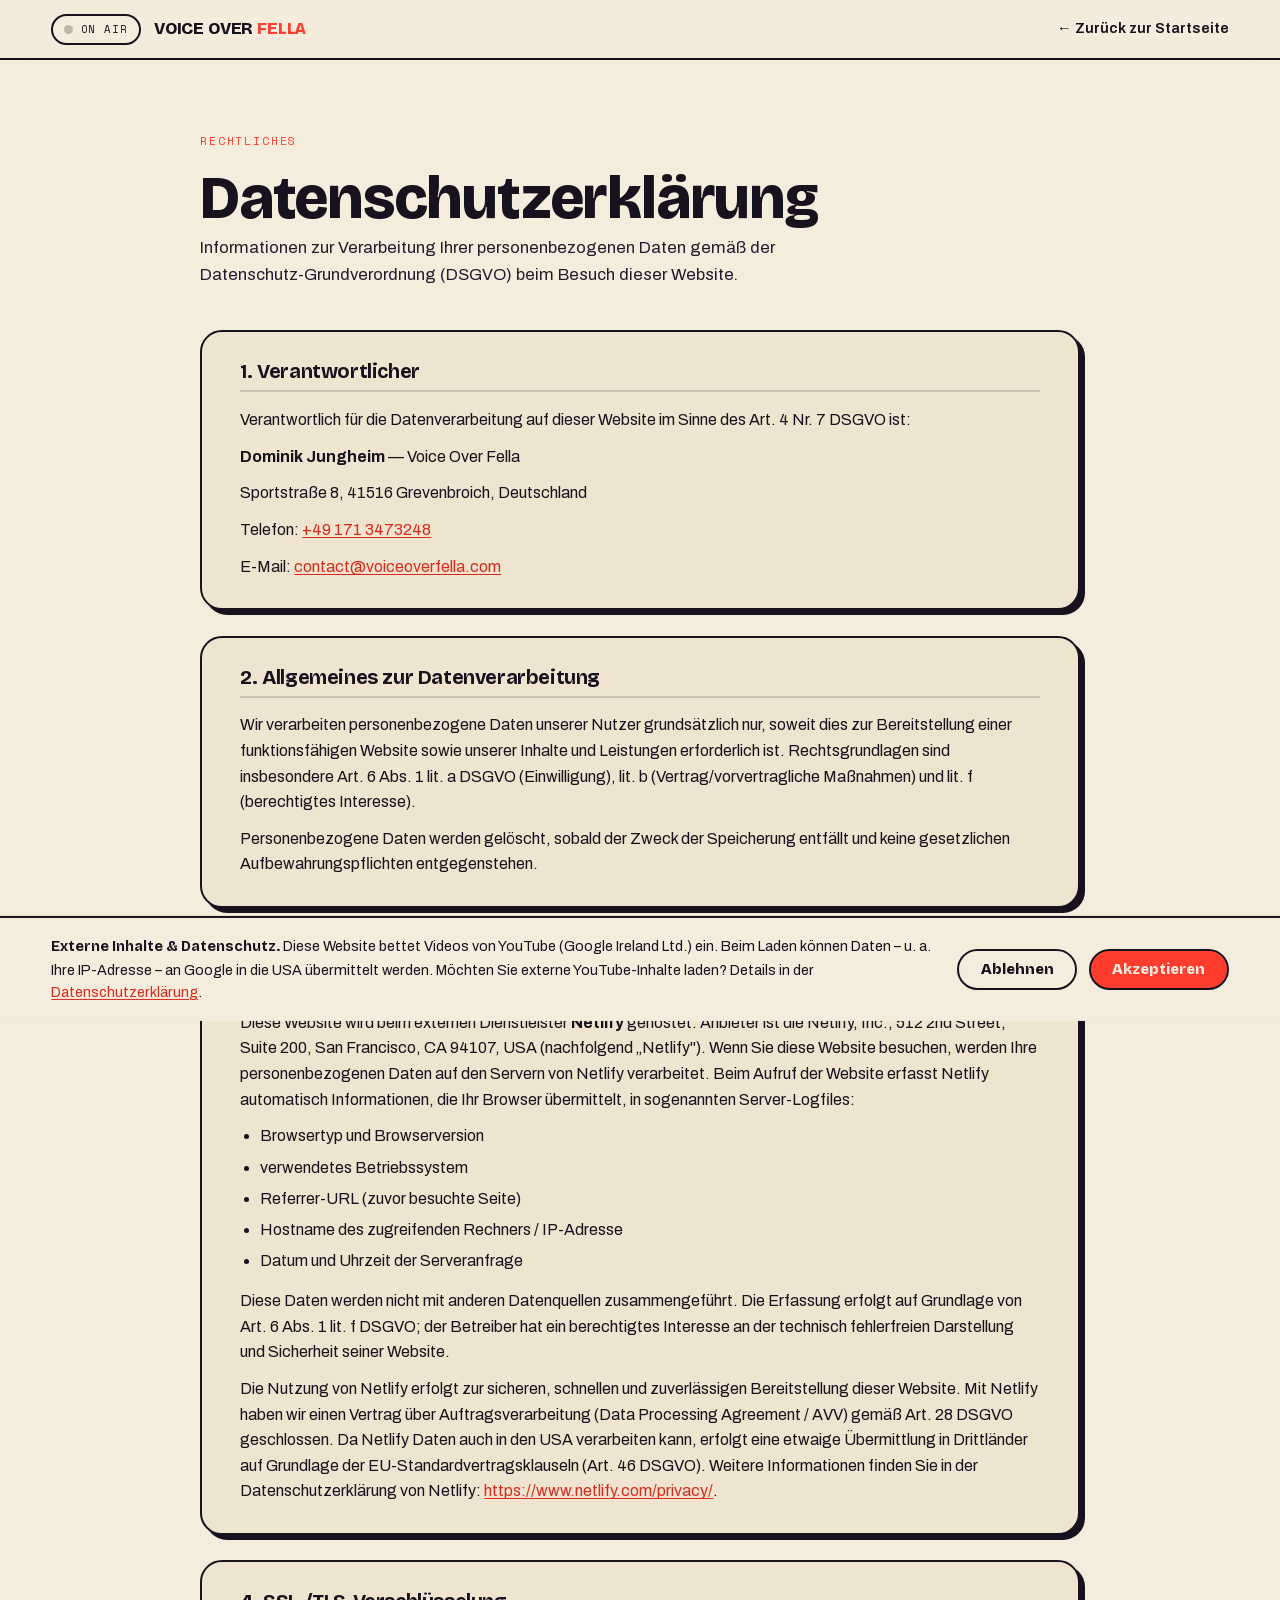
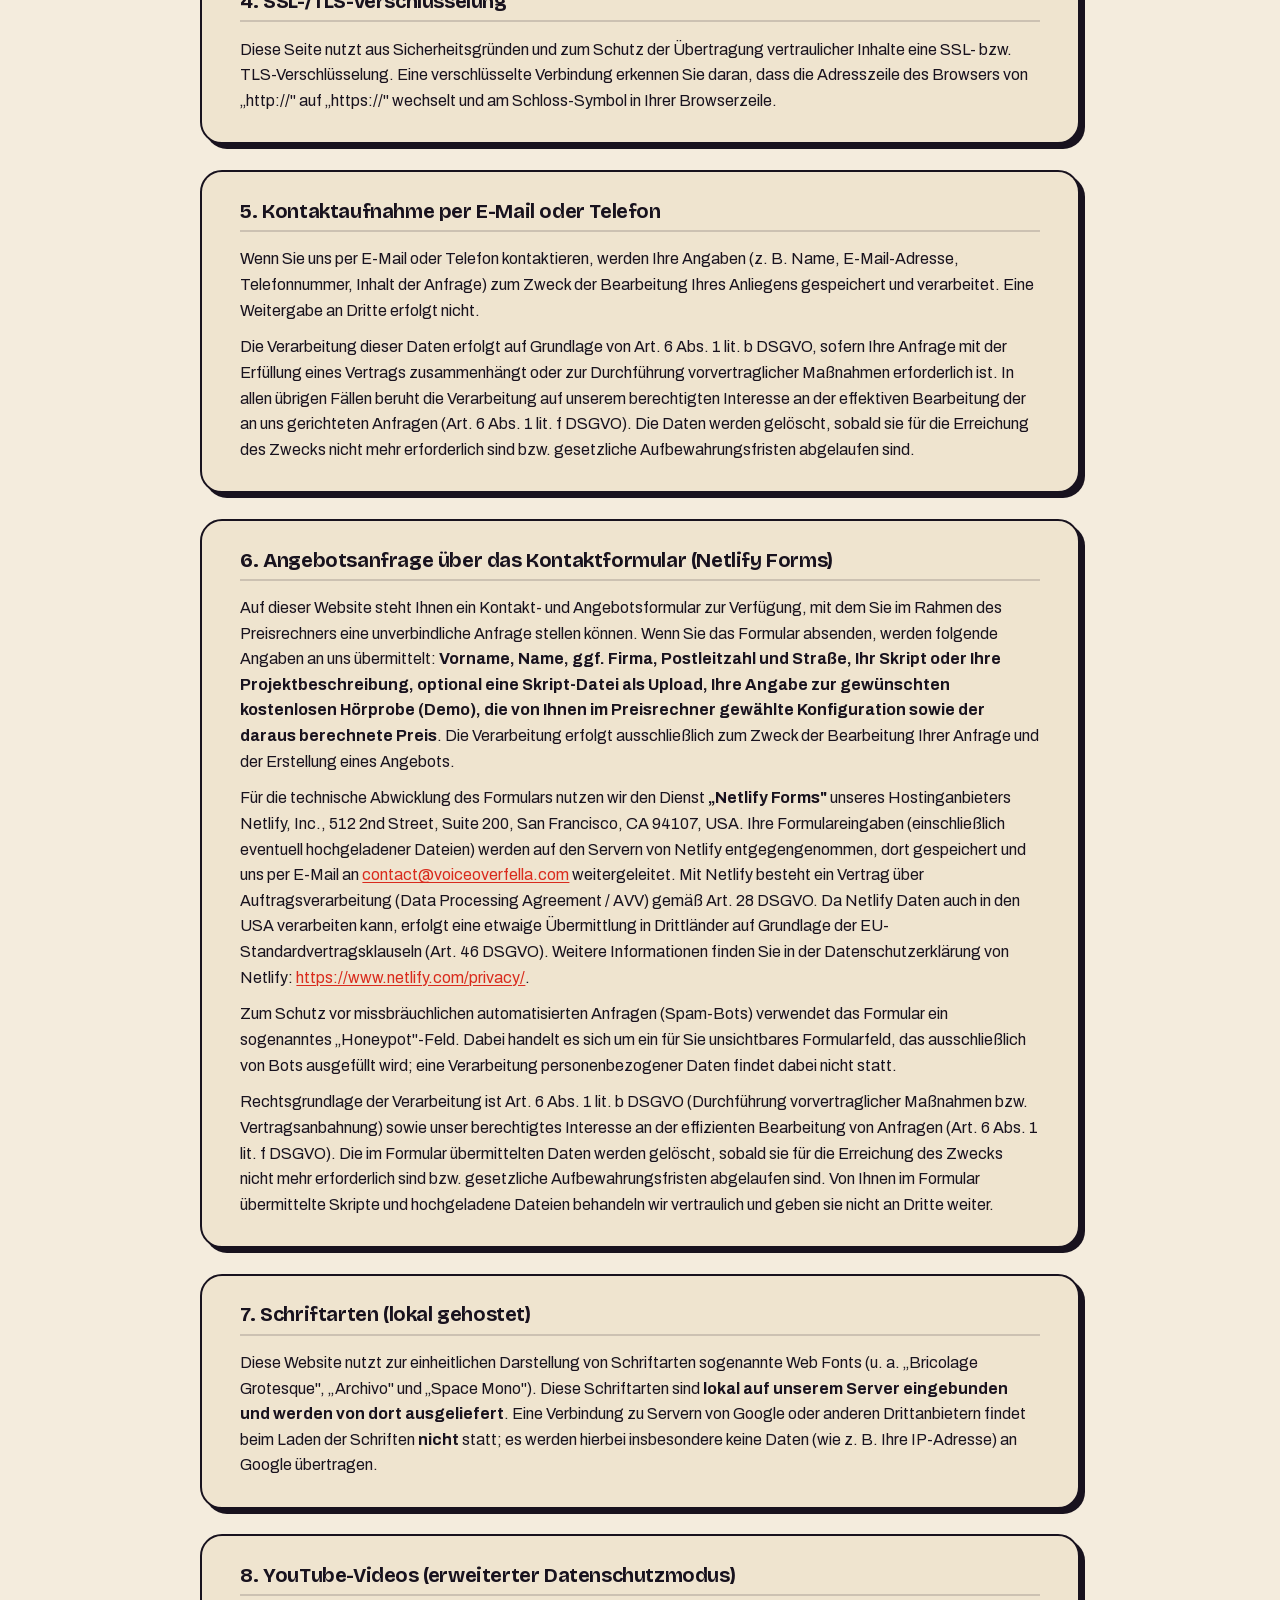
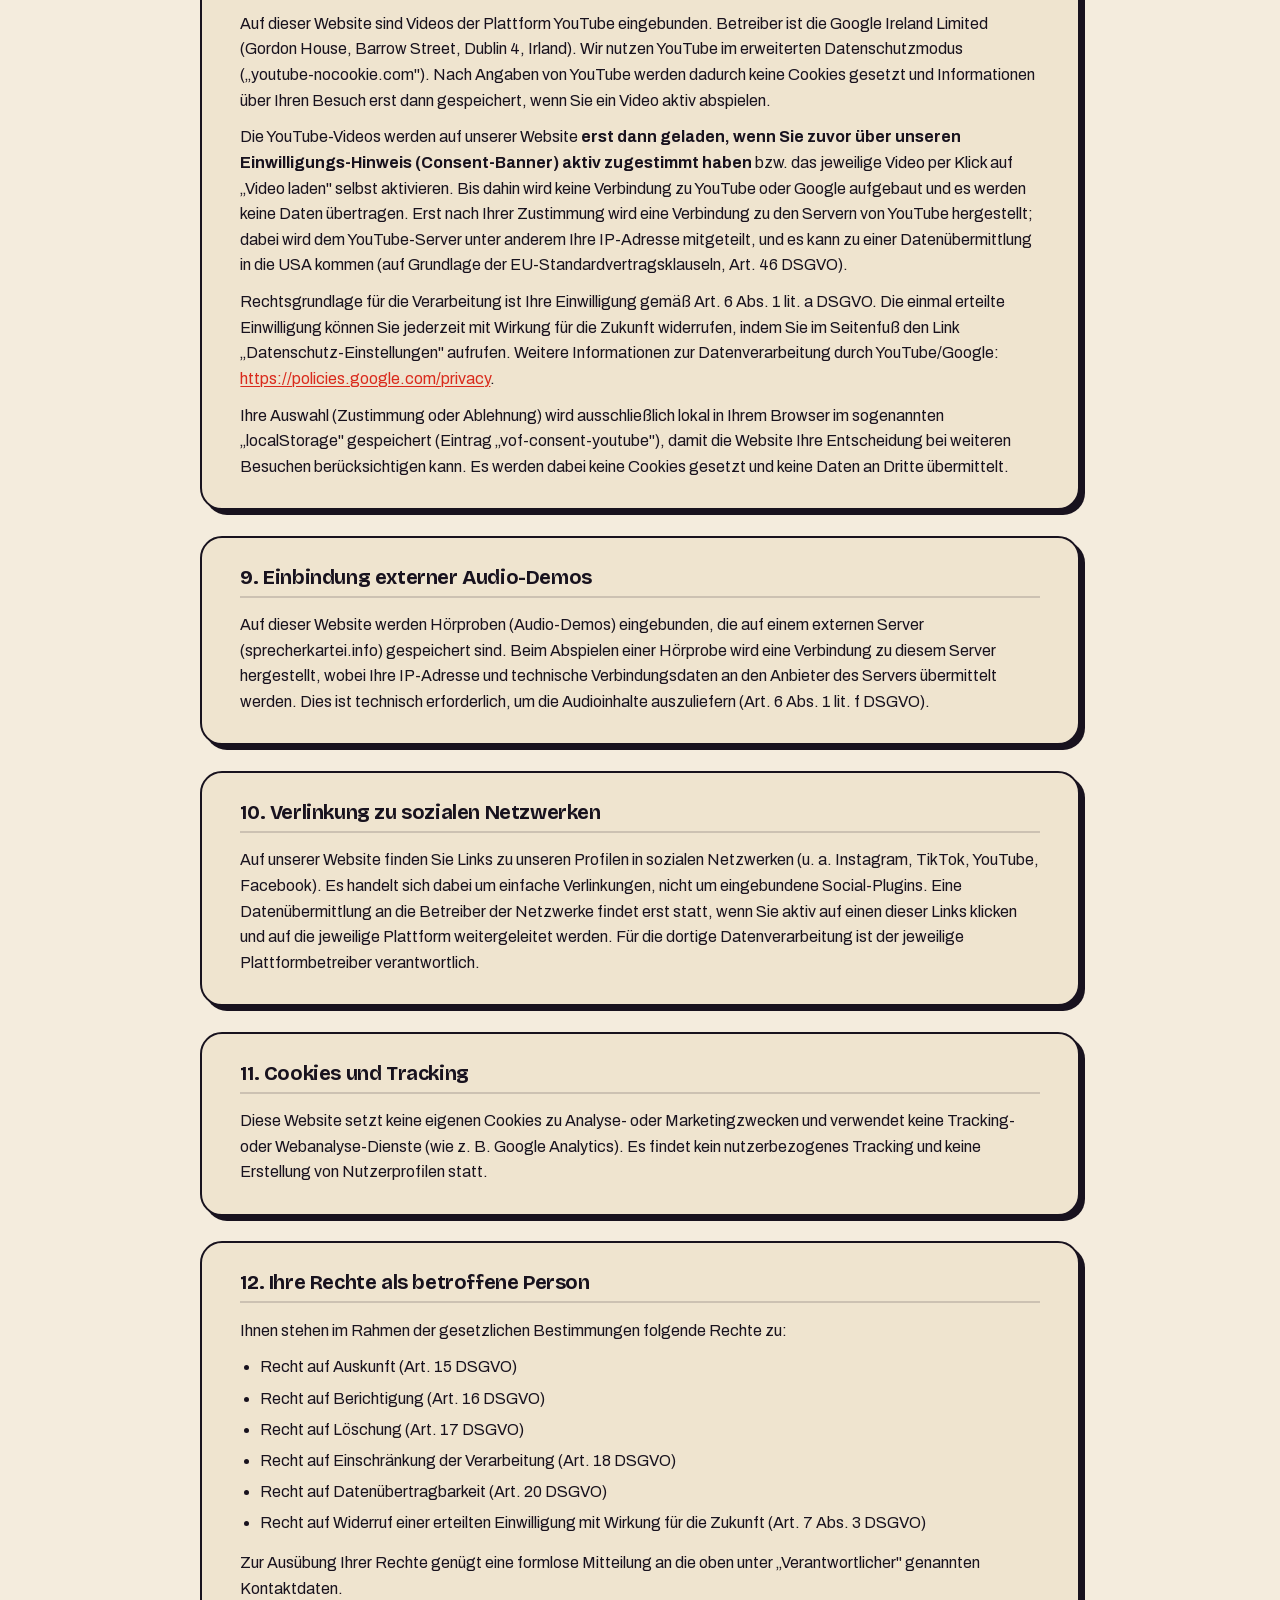
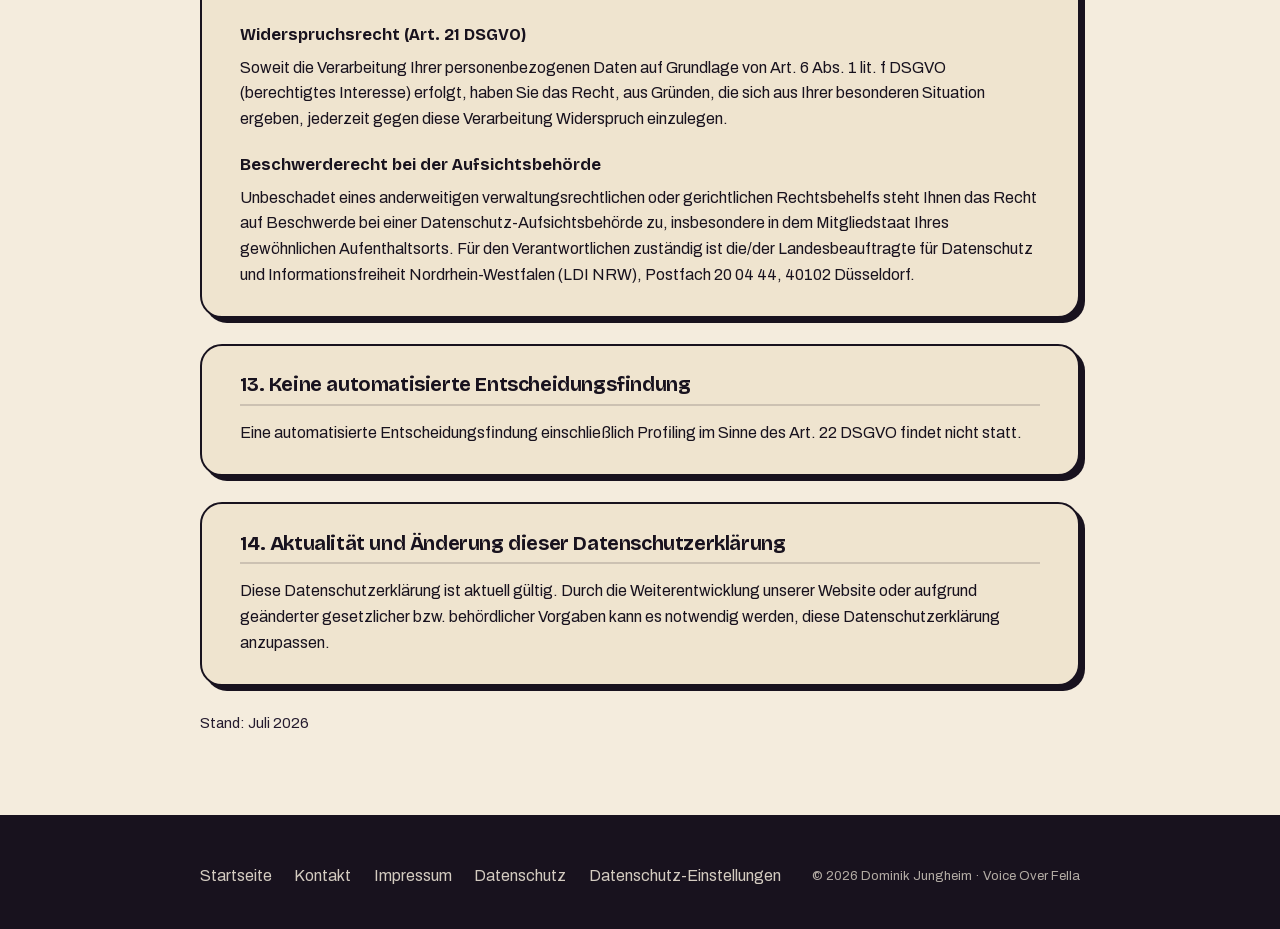
==== commit 32a95d65: "Add files via upload" ====
--- a/datenschutz.html
+++ b/datenschutz.html
@@ -6,7 +6,10 @@
 <title>Datenschutzerklärung — Voice Over Fella | Dominik Jungheim</title>
 <meta name="description" content="Datenschutzerklärung von Voice Over Fella – Dominik Jungheim. Informationen zur Verarbeitung personenbezogener Daten nach DSGVO.">
 <meta name="robots" content="index, follow">
-<link rel="canonical" href="https://www.voiceoverfella.de/datenschutz.html">
+<link rel="canonical" href="https://voiceoverfella.de/datenschutz.html">
+<meta name="theme-color" content="#18121E">
+<link rel="icon" href="favicon.svg" type="image/svg+xml">
+<link rel="apple-touch-icon" href="apple-touch-icon.png">
 <!-- Schriften lokal gehostet (kein externer Google-Fonts-Aufruf) -->
 <link href="fonts/fonts.css" rel="stylesheet">
 <style>
@@ -172,12 +175,20 @@
     </section>
 
     <section class="card">
-      <h2>6. Schriftarten (lokal gehostet)</h2>
+      <h2>6. Angebotsanfrage über das Kontaktformular (Netlify Forms)</h2>
+      <p>Auf dieser Website steht Ihnen ein Kontakt- und Angebotsformular zur Verfügung, mit dem Sie im Rahmen des Preisrechners eine unverbindliche Anfrage stellen können. Wenn Sie das Formular absenden, werden folgende Angaben an uns übermittelt: <strong>Vorname, Name, ggf. Firma, Postleitzahl und Straße, Ihr Skript oder Ihre Projektbeschreibung, optional eine Skript-Datei als Upload, Ihre Angabe zur gewünschten kostenlosen Hörprobe (Demo), die von Ihnen im Preisrechner gewählte Konfiguration sowie der daraus berechnete Preis</strong>. Die Verarbeitung erfolgt ausschließlich zum Zweck der Bearbeitung Ihrer Anfrage und der Erstellung eines Angebots.</p>
+      <p>Für die technische Abwicklung des Formulars nutzen wir den Dienst <strong>„Netlify Forms"</strong> unseres Hostinganbieters Netlify, Inc., 512 2nd Street, Suite 200, San Francisco, CA 94107, USA. Ihre Formulareingaben (einschließlich eventuell hochgeladener Dateien) werden auf den Servern von Netlify entgegengenommen, dort gespeichert und uns per E-Mail an <a href="mailto:contact@voiceoverfella.com">contact@voiceoverfella.com</a> weitergeleitet. Mit Netlify besteht ein Vertrag über Auftragsverarbeitung (Data Processing Agreement / AVV) gemäß Art. 28 DSGVO. Da Netlify Daten auch in den USA verarbeiten kann, erfolgt eine etwaige Übermittlung in Drittländer auf Grundlage der EU-Standardvertragsklauseln (Art. 46 DSGVO). Weitere Informationen finden Sie in der Datenschutzerklärung von Netlify: <a href="https://www.netlify.com/privacy/" target="_blank" rel="noopener">https://www.netlify.com/privacy/</a>.</p>
+      <p>Zum Schutz vor missbräuchlichen automatisierten Anfragen (Spam-Bots) verwendet das Formular ein sogenanntes „Honeypot"-Feld. Dabei handelt es sich um ein für Sie unsichtbares Formularfeld, das ausschließlich von Bots ausgefüllt wird; eine Verarbeitung personenbezogener Daten findet dabei nicht statt.</p>
+      <p>Rechtsgrundlage der Verarbeitung ist Art. 6 Abs. 1 lit. b DSGVO (Durchführung vorvertraglicher Maßnahmen bzw. Vertragsanbahnung) sowie unser berechtigtes Interesse an der effizienten Bearbeitung von Anfragen (Art. 6 Abs. 1 lit. f DSGVO). Die im Formular übermittelten Daten werden gelöscht, sobald sie für die Erreichung des Zwecks nicht mehr erforderlich sind bzw. gesetzliche Aufbewahrungsfristen abgelaufen sind. Von Ihnen im Formular übermittelte Skripte und hochgeladene Dateien behandeln wir vertraulich und geben sie nicht an Dritte weiter.</p>
+    </section>
+
+    <section class="card">
+      <h2>7. Schriftarten (lokal gehostet)</h2>
       <p>Diese Website nutzt zur einheitlichen Darstellung von Schriftarten sogenannte Web Fonts (u. a. „Bricolage Grotesque", „Archivo" und „Space Mono"). Diese Schriftarten sind <strong>lokal auf unserem Server eingebunden und werden von dort ausgeliefert</strong>. Eine Verbindung zu Servern von Google oder anderen Drittanbietern findet beim Laden der Schriften <strong>nicht</strong> statt; es werden hierbei insbesondere keine Daten (wie z. B. Ihre IP-Adresse) an Google übertragen.</p>
     </section>
 
     <section class="card">
-      <h2>7. YouTube-Videos (erweiterter Datenschutzmodus)</h2>
+      <h2>8. YouTube-Videos (erweiterter Datenschutzmodus)</h2>
       <p>Auf dieser Website sind Videos der Plattform YouTube eingebunden. Betreiber ist die Google Ireland Limited (Gordon House, Barrow Street, Dublin 4, Irland). Wir nutzen YouTube im erweiterten Datenschutzmodus („youtube-nocookie.com"). Nach Angaben von YouTube werden dadurch keine Cookies gesetzt und Informationen über Ihren Besuch erst dann gespeichert, wenn Sie ein Video aktiv abspielen.</p>
       <p>Die YouTube-Videos werden auf unserer Website <strong>erst dann geladen, wenn Sie zuvor über unseren Einwilligungs-Hinweis (Consent-Banner) aktiv zugestimmt haben</strong> bzw. das jeweilige Video per Klick auf „Video laden" selbst aktivieren. Bis dahin wird keine Verbindung zu YouTube oder Google aufgebaut und es werden keine Daten übertragen. Erst nach Ihrer Zustimmung wird eine Verbindung zu den Servern von YouTube hergestellt; dabei wird dem YouTube-Server unter anderem Ihre IP-Adresse mitgeteilt, und es kann zu einer Datenübermittlung in die USA kommen (auf Grundlage der EU-Standardvertragsklauseln, Art. 46 DSGVO).</p>
       <p>Rechtsgrundlage für die Verarbeitung ist Ihre Einwilligung gemäß Art. 6 Abs. 1 lit. a DSGVO. Die einmal erteilte Einwilligung können Sie jederzeit mit Wirkung für die Zukunft widerrufen, indem Sie im Seitenfuß den Link „Datenschutz-Einstellungen" aufrufen. Weitere Informationen zur Datenverarbeitung durch YouTube/Google: <a href="https://policies.google.com/privacy" target="_blank" rel="noopener">https://policies.google.com/privacy</a>.</p>
@@ -185,22 +196,22 @@
     </section>
 
     <section class="card">
-      <h2>8. Einbindung externer Audio-Demos</h2>
+      <h2>9. Einbindung externer Audio-Demos</h2>
       <p>Auf dieser Website werden Hörproben (Audio-Demos) eingebunden, die auf einem externen Server (sprecherkartei.info) gespeichert sind. Beim Abspielen einer Hörprobe wird eine Verbindung zu diesem Server hergestellt, wobei Ihre IP-Adresse und technische Verbindungsdaten an den Anbieter des Servers übermittelt werden. Dies ist technisch erforderlich, um die Audioinhalte auszuliefern (Art. 6 Abs. 1 lit. f DSGVO).</p>
     </section>
 
     <section class="card">
-      <h2>9. Verlinkung zu sozialen Netzwerken</h2>
+      <h2>10. Verlinkung zu sozialen Netzwerken</h2>
       <p>Auf unserer Website finden Sie Links zu unseren Profilen in sozialen Netzwerken (u. a. Instagram, TikTok, YouTube, Facebook). Es handelt sich dabei um einfache Verlinkungen, nicht um eingebundene Social-Plugins. Eine Datenübermittlung an die Betreiber der Netzwerke findet erst statt, wenn Sie aktiv auf einen dieser Links klicken und auf die jeweilige Plattform weitergeleitet werden. Für die dortige Datenverarbeitung ist der jeweilige Plattformbetreiber verantwortlich.</p>
     </section>
 
     <section class="card">
-      <h2>10. Cookies und Tracking</h2>
+      <h2>11. Cookies und Tracking</h2>
       <p>Diese Website setzt keine eigenen Cookies zu Analyse- oder Marketingzwecken und verwendet keine Tracking- oder Webanalyse-Dienste (wie z. B. Google Analytics). Es findet kein nutzerbezogenes Tracking und keine Erstellung von Nutzerprofilen statt.</p>
     </section>
 
     <section class="card">
-      <h2>11. Ihre Rechte als betroffene Person</h2>
+      <h2>12. Ihre Rechte als betroffene Person</h2>
       <p>Ihnen stehen im Rahmen der gesetzlichen Bestimmungen folgende Rechte zu:</p>
       <ul>
         <li>Recht auf Auskunft (Art. 15 DSGVO)</li>
@@ -218,12 +229,12 @@
     </section>
 
     <section class="card">
-      <h2>12. Keine automatisierte Entscheidungsfindung</h2>
+      <h2>13. Keine automatisierte Entscheidungsfindung</h2>
       <p>Eine automatisierte Entscheidungsfindung einschließlich Profiling im Sinne des Art. 22 DSGVO findet nicht statt.</p>
     </section>
 
     <section class="card">
-      <h2>13. Aktualität und Änderung dieser Datenschutzerklärung</h2>
+      <h2>14. Aktualität und Änderung dieser Datenschutzerklärung</h2>
       <p>Diese Datenschutzerklärung ist aktuell gültig. Durch die Weiterentwicklung unserer Website oder aufgrund geänderter gesetzlicher bzw. behördlicher Vorgaben kann es notwendig werden, diese Datenschutzerklärung anzupassen.</p>
     </section>
 
--- a/fonts/fonts.css
+++ b/fonts/fonts.css
@@ -1,3 +1,30 @@
+/* VT323 latin */
+@font-face {
+  font-family: 'VT323';
+  font-style: normal;
+  font-weight: 400;
+  font-display: swap;
+  src: url(vt323-latin.woff2) format('woff2');
+  unicode-range: U+0000-00FF, U+0131, U+0152-0153, U+02BB-02BC, U+02C6, U+02DA, U+02DC, U+0304, U+0308, U+0329, U+2000-206F, U+20AC, U+2122, U+2191, U+2193, U+2212, U+2215, U+FEFF, U+FFFD;
+}
+/* Caveat latin 600 */
+@font-face {
+  font-family: 'Caveat';
+  font-style: normal;
+  font-weight: 600;
+  font-display: swap;
+  src: url(caveat-latin.woff2) format('woff2');
+  unicode-range: U+0000-00FF, U+0131, U+0152-0153, U+02BB-02BC, U+02C6, U+02DA, U+02DC, U+0304, U+0308, U+0329, U+2000-206F, U+20AC, U+2122, U+2191, U+2193, U+2212, U+2215, U+FEFF, U+FFFD;
+}
+/* Caveat latin 700 */
+@font-face {
+  font-family: 'Caveat';
+  font-style: normal;
+  font-weight: 700;
+  font-display: swap;
+  src: url(caveat-latin.woff2) format('woff2');
+  unicode-range: U+0000-00FF, U+0131, U+0152-0153, U+02BB-02BC, U+02C6, U+02DA, U+02DC, U+0304, U+0308, U+0329, U+2000-206F, U+20AC, U+2122, U+2191, U+2193, U+2212, U+2215, U+FEFF, U+FFFD;
+}
 /* vietnamese */
 @font-face {
   font-family: 'Archivo';
